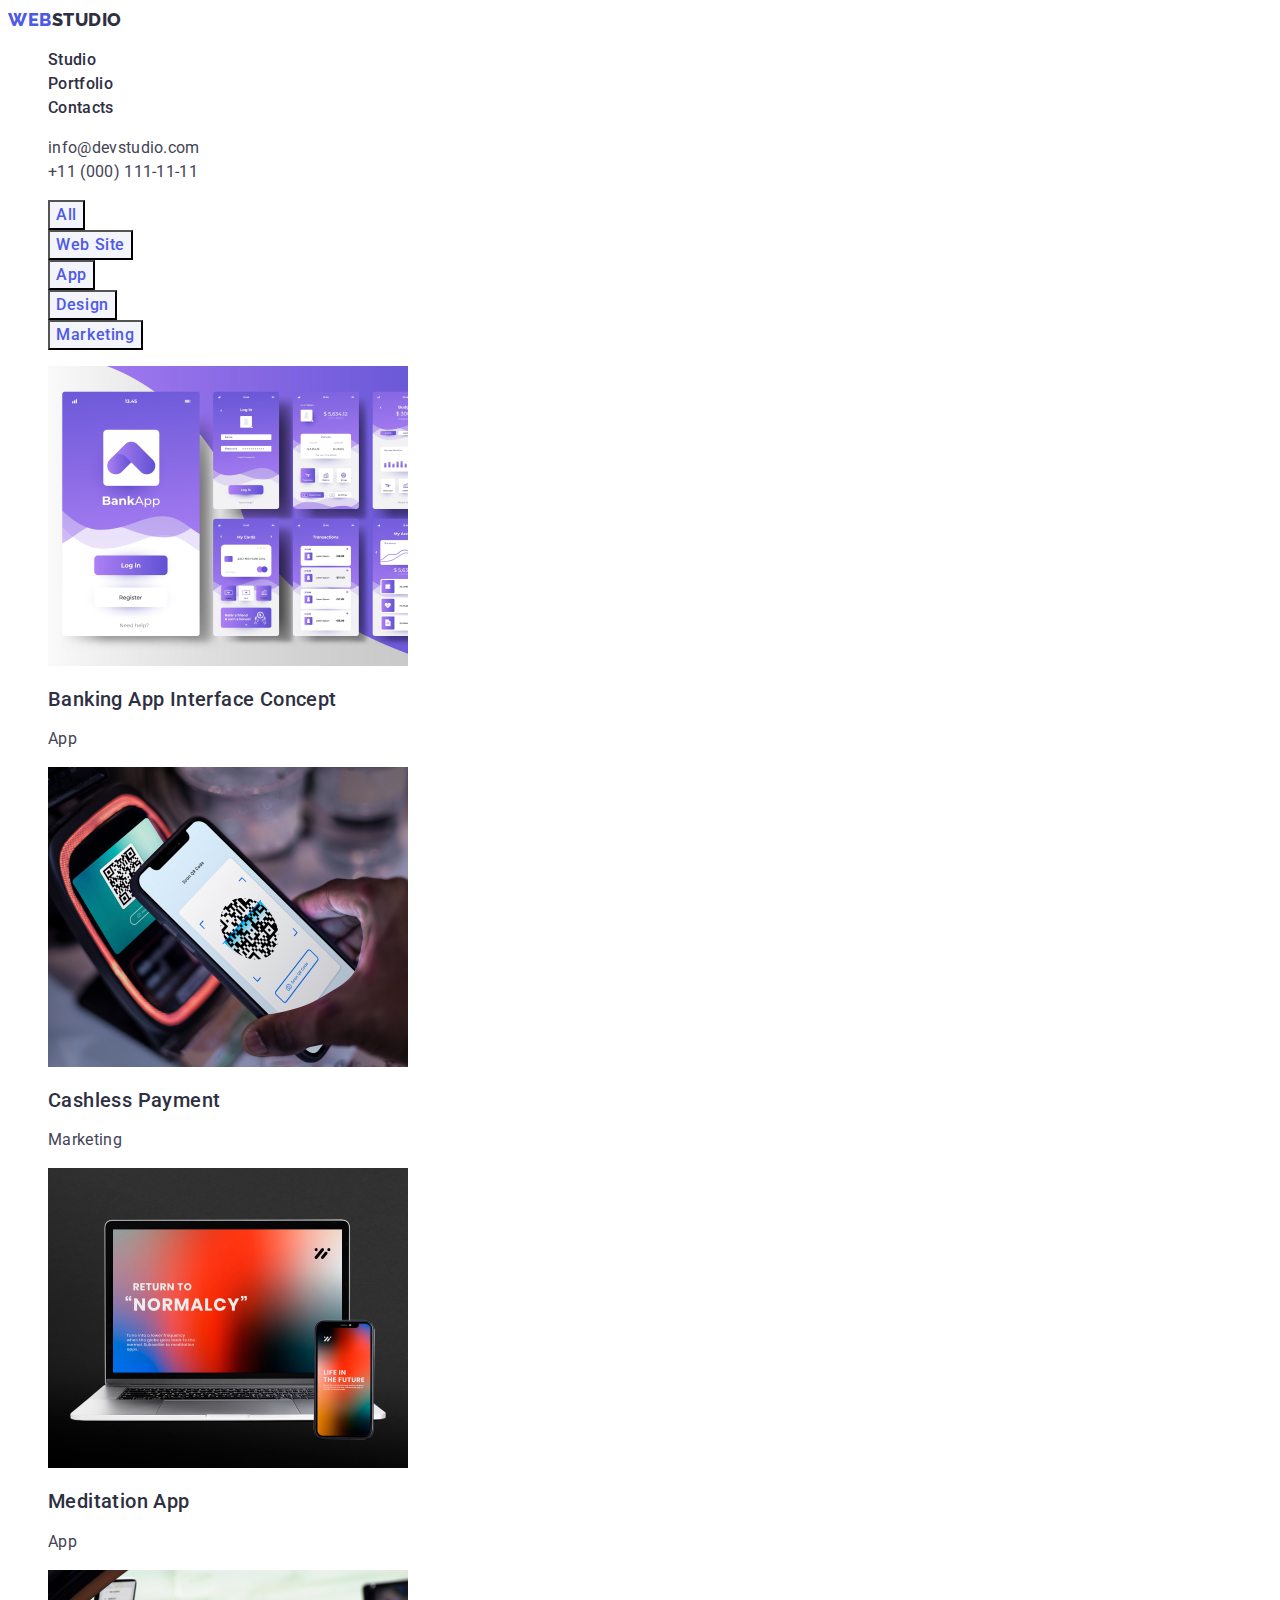
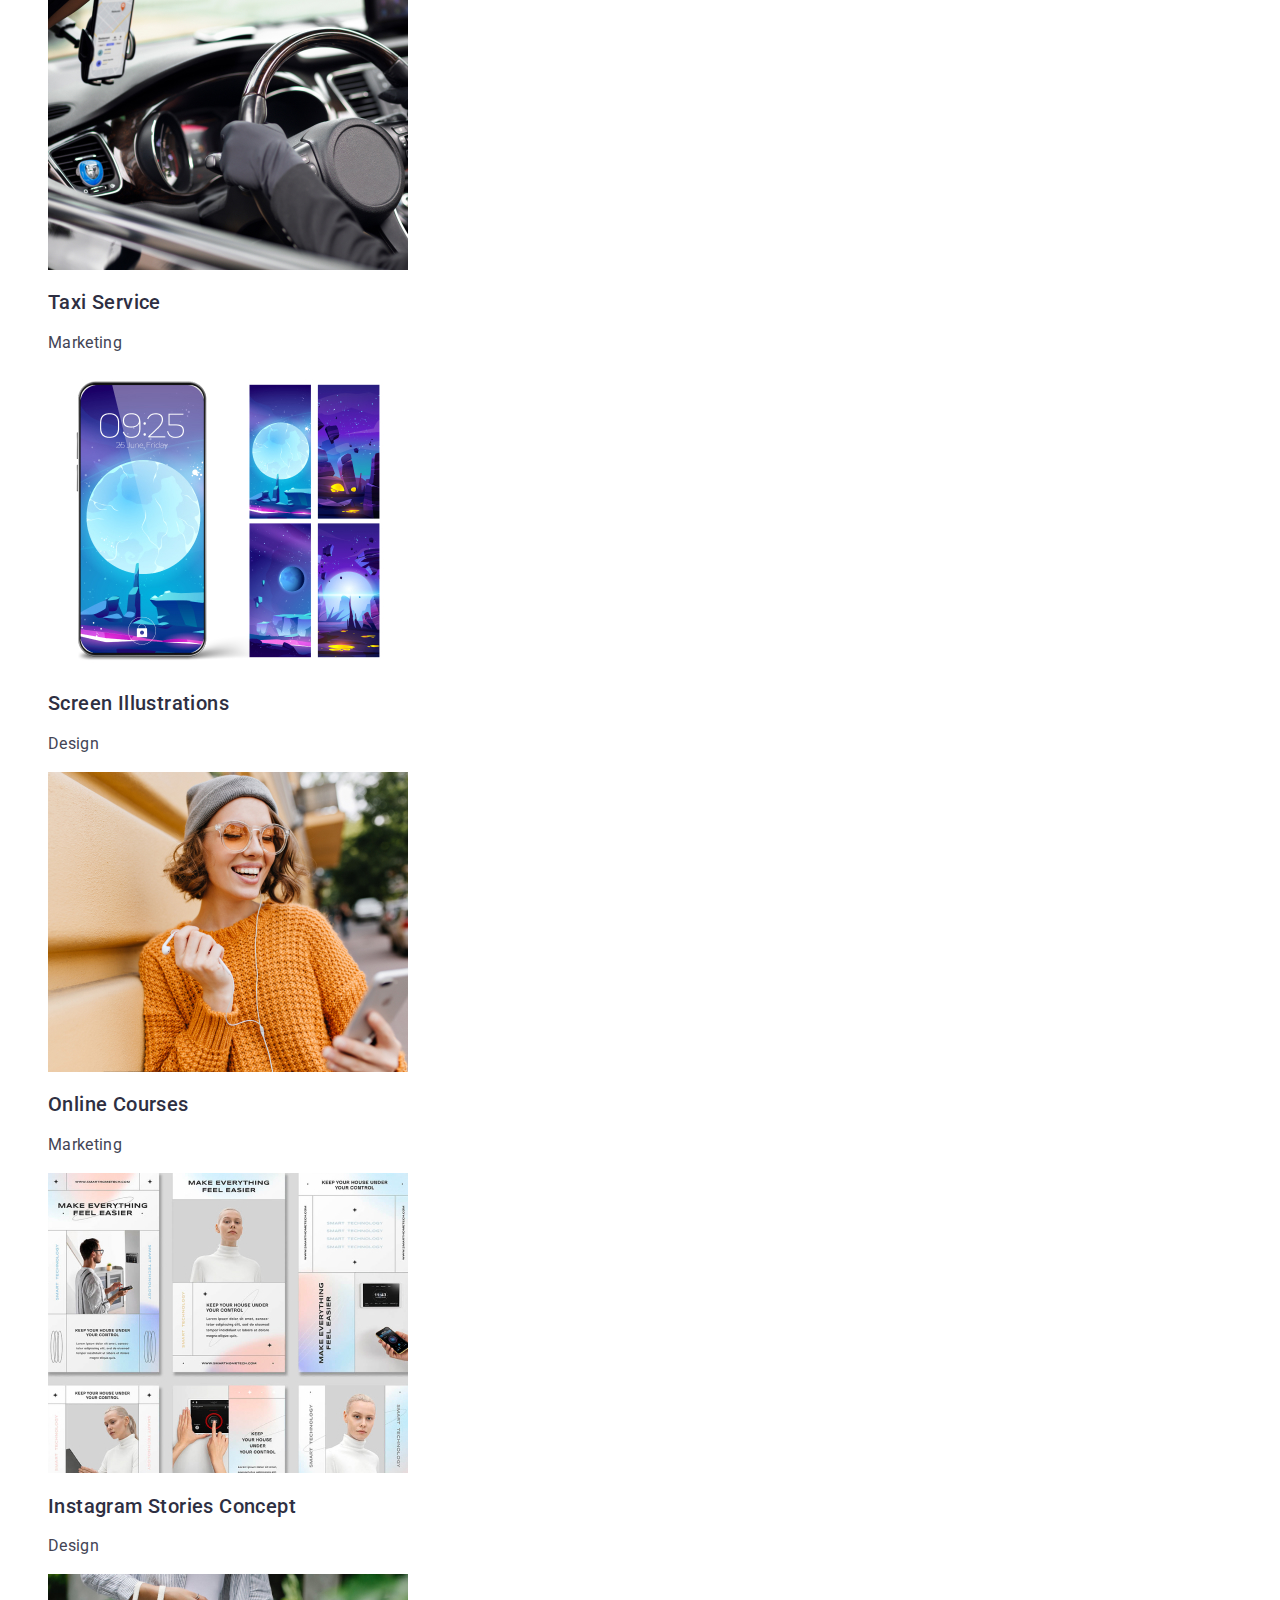
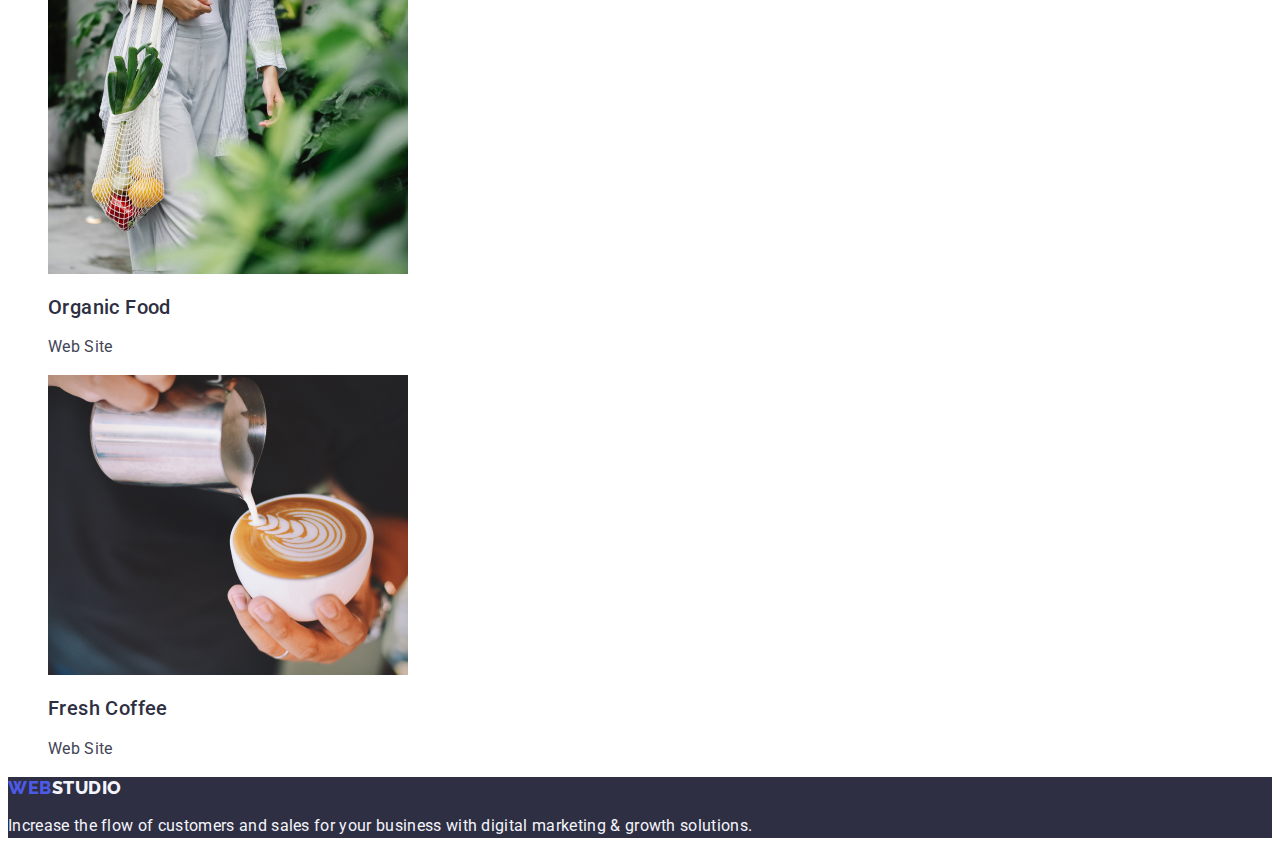
==== portfolio.html @ ce15be29 "update" ====
<!DOCTYPE html>

<html lang="en">
  <head>
    <meta charset="UTF-8" />
    <meta http-equiv="X-UA-Compatible" content="IE=edge" />
    <meta name="viewport" content="width=device-width, initial-scale=1.0" />
    <title>Webstudio</title>
    <link rel="preconnect" href="https://fonts.googleapis.com" />
    <link rel="preconnect" href="https://fonts.gstatic.com" crossorigin />
    <link
      href="https://fonts.googleapis.com/css2?family=Raleway:wght@800&family=Roboto:wght@400;500;700&display=swap"
      rel="stylesheet"
    />
    <link rel="stylesheet" href="./css/styles.css" />
  </head>
  <body>
    <header class="header">
      <nav class="header-navigation">
        <a class="header-logo link" href="./index.html">
          Web <span class="logo-item">Studio</span></a
        >
        <ul class="header-list list">
          <li class="header-item">
            <a class="header-link link" href="./index.html">Studio</a>
          </li>
          <li class="header-item">
            <a class="header-link link" href="./portfolio.html">Portfolio</a>
          </li>
          <li class="header-item">
            <a class="header-link link" href="">Contacts</a>
          </li>
        </ul>
      </nav>
      <address class="header-address">
        <ul class="list">
          <li>
            <a class="header-mail link" href="mailto:info@devstudio.com"
              >info@devstudio.com</a
            >
          </li>
          <li>
            <a class="header-mail link" href="tel:+110001111111"
              >+11 (000) 111-11-11</a
            >
          </li>
        </ul>
      </address>
    </header>
    <main>
      <section class="work">
        <h1 hidden>filter</h1>
        <ul class="buttons-list list">
          <li><button class="buttons-item" type="button">All</button></li>
          <li><button class="buttons-item" type="button">Web Site</button></li>
          <li><button class="buttons-item" type="button">App</button></li>
          <li><button class="buttons-item" type="button">Design</button></li>
          <li><button class="buttons-item" type="button">Marketing</button></li>
        </ul>
        <ul class="project-list list">
          <li class="project-item link">
            <a href="" class="project-link link">
              <img src="./images/img10.jpg" alt="Banking App" width="360" />
              <h2 class="project-title">Banking App Interface Concept</h2>
              <p class="project-text">App</p></a
            >
          </li>
          <li class="project-item link">
            <a href="" class="project-link link">
              <img
                src="./images/img11.jpg"
                alt="Cashless Payment"
                width="360"
              />
              <h2 class="project-title">Cashless Payment</h2>
              <p class="project-text">Marketing</p></a
            >
          </li>
          <li class="project-item link">
            <a href="" class="project-link link">
              <img src="./images/img12.jpg" alt="Meditation App" width="360" />
              <h2 class="project-title">Meditation App</h2>
              <p class="project-text">App</p></a
            >
          </li>
          <li class="project-item link">
            <a href="" class="project-link link">
              <img src="./images/img13.jpg" alt="Taxi Service" width="360" />
              <h2 class="project-title">Taxi Service</h2>
              <p class="project-text">Marketing</p></a
            >
          </li>
          <li class="project-item link">
            <a href="" class="project-link link">
              <img
                src="./images/img14.jpg"
                alt="Screen Illustrations"
                width="360"
              />
              <h2 class="project-title">Screen Illustrations</h2>
              <p class="project-text">Design</p></a
            >
          </li>
          <li class="project-item link">
            <a href="" class="project-link link">
              <img src="./images/img15.jpg" alt="Online Courses" width="360" />
              <h2 class="project-title">Online Courses</h2>
              <p class="project-text">Marketing</p></a
            >
          </li>
          <li class="project-item link">
            <a href="" class="project-link link">
              <img
                src="./images/img16.jpg"
                alt="Instagram Stories Concept"
                width="360"
              />
              <h2 class="project-title">Instagram Stories Concept</h2>
              <p class="project-text">Design</p></a
            >
          </li>
          <li class="project-item link">
            <a href="" class="project-link link">
              <img src="./images/img17.jpg" alt="Organic Food" width="360" />
              <h2 class="project-title">Organic Food</h2>
              <p class="project-text">Web Site</p></a
            >
          </li>
          <li class="project-item link">
            <a href="" class="project-link link">
              <img src="./images/img18.jpg" alt="Fresh Coffee" width="360" />
              <h2 class="project-title">Fresh Coffee</h2>
              <p class="project-text">Web Site</p></a
            >
          </li>
        </ul>
      </section>
    </main>
    <footer class="footer">
      <a class="footer-logo link" href="./index.html"
        >Web <span class="footer-logo-item">Studio</span>
      </a>
      <p class="footer-text top-text">
        Increase the flow of customers and sales for your business with digital
        marketing & growth solutions.
      </p>
    </footer>
  </body>
</html>
---- css/styles.css ----
:root {
    --color-iris: #4d5ae5;
    --color-slate: #434455;
    --color-navy-blue: #2e2f42;
    --color-white: #ffffff;
}

body {
    font-family: "Roboto", sans-serif;
    color: var(--color-slate);
    background-color: var(--color-white);


}

.top-text {
    font-weight: 400;
    font-size: 16px;
    line-height: 1.5;
    letter-spacing: 0.02em;

}


/* HEADER */

.list {
    list-style: none
}

.header-logo {
    font-family: "Raleway", sans-serif;
    font-weight: 800;
    font-size: 18px;
    line-height: 1.17;
    display: flex;
    align-items: center;
    letter-spacing: 0.03em;
    text-transform: uppercase;
    color: var(--color-iris);
    text-decoration: none
}

.logo-item {
    font-weight: 800;
    font-size: 18px;
    line-height: 1.33;
    display: flex;
    align-items: center;
    letter-spacing: 0.03em;
    text-transform: uppercase;
    color: var(--color-navy-blue);
}

.header-list {}

.header-item {
    text-decoration: none
}

.header-link {
    font-weight: 500;
    font-size: 16px;
    line-height: 1.5;
    letter-spacing: 0.02em;
    color: #2e2f42;
    text-decoration: none;
}

.header-link:hover,
.header-link:focus {
    color: #404bbf
}

.header-address {
    font-style: normal;
    color: var(--color-slate);
    text-decoration: none;
}

.header-address {
    text-decoration: none;
}

.address-item {}

.header-mail {
    font-style: normal;
    font-weight: 400;
    font-size: 16px;
    line-height: 1.5;
    letter-spacing: 0.02em;
    color: var(--color-slate);
    text-decoration: none;
}

.header-mail:is(:hover, :focus) {
    color: #404bbf;
}

/* HERO */
.hero {
    background-color: var(--color-navy-blue);
}

.hero-main {
    font-size: 56px;
    line-height: 1.07;
    text-align: center;
    letter-spacing: 0.02em;
    color: var(--color-white);
}

.hero-btn {
    background-color: #4D5AE5;
    font-family: inherit;
    font-weight: 500;
    font-size: 16px;
    line-height: 1.5;
    display: flex;
    align-items: center;
    letter-spacing: 0.04em;
    color: var(--color-white);
    flex: none;
    order: 0;
    flex-grow: 0;
    cursor: pointer;
}

.hero-btn:hover,
.hero-btn:focus {
    background-color: #404BBF;
}

/* ABOUT */
.about {}

.about-list {}

.about-item {}

.about-title {
    font-weight: 500;
    font-size: 20px;
    line-height: 1.2;
    letter-spacing: 0.02em;
    color: var(--color-navy-blue);
    ;

}

.about-top-text {
    color: var(--color-slate);
}

/* PICTURES */
.pictures {}

.pictures-title {
    font-weight: 700;
    font-size: 36px;
    line-height: 1.11;
    text-align: center;
    letter-spacing: 0.02em;
    text-transform: capitalize;
    color: var(--color-navy-blue);
}

.pictures-list {}

.pictures-item {}

/* TEAM */
.team {
    background-color: #F4F4FD;
    ;
}

.team-title {
    font-weight: 700;
    font-size: 36px;
    line-height: 1.11;
    text-align: center;
    letter-spacing: 0.02em;
    text-transform: capitalize;
    color: var(--color-navy-blue);
}

.team-list {}

.team-item {
    background-color: #FFFFFF
}

.team-top-text {
    font-weight: 500;
    font-size: 20px;
    line-height: 1.2;
    text-align: center;
    letter-spacing: 0.02em;
    color: var(--color-navy-blue);
}

.team-text {
    color: var(--color-slate);
}

/* FOOTER */
.footer {
    background-color: var(--color-navy-blue);
}

.footer-logo {
    font-family: "Raleway", sans-serif;
    font-weight: 800;
    font-size: 18px;
    line-height: 1.17;
    display: flex;
    align-items: center;
    letter-spacing: 0.03em;
    text-transform: uppercase;
    color: var(--color-iris);
    text-decoration: none
}

.footer-logo-item {
    color: #f4f4fd
}

.footer-text {
    color: #F4F4FD;
}

/* Portfolio */
.button {}

.buttons-list {
    list-style: none
}

.buttons-item {
    font-family: "Roboto", sans-serif;
    font-weight: 500;
    font-size: 16px;
    line-height: 1.5;
    display: flex;
    align-items: center;
    text-align: center;
    letter-spacing: 0.04em;
    color: var(--color-iris);
    cursor: pointer;
    background-color: #F4F4FD
}

.buttons-item:hover,
.buttons-item:focus {
    color: var(--color-white);
    background-color: #404bbf
}

/* Project */
.project {}

.project-list {
    list-style: none;
}

.project-item {}

.project-link {
    text-decoration: none
}

.project-title {
    font-weight: 500;
    font-size: 20px;
    line-height: 1.2;
    letter-spacing: 0.02em;
    color: var(--color-navy-blue);
}

.project-text {
    font-weight: 400;
    font-size: 16px;
    line-height: 1.5;
    letter-spacing: 0.02em;
    color: var(--color-slate);
}
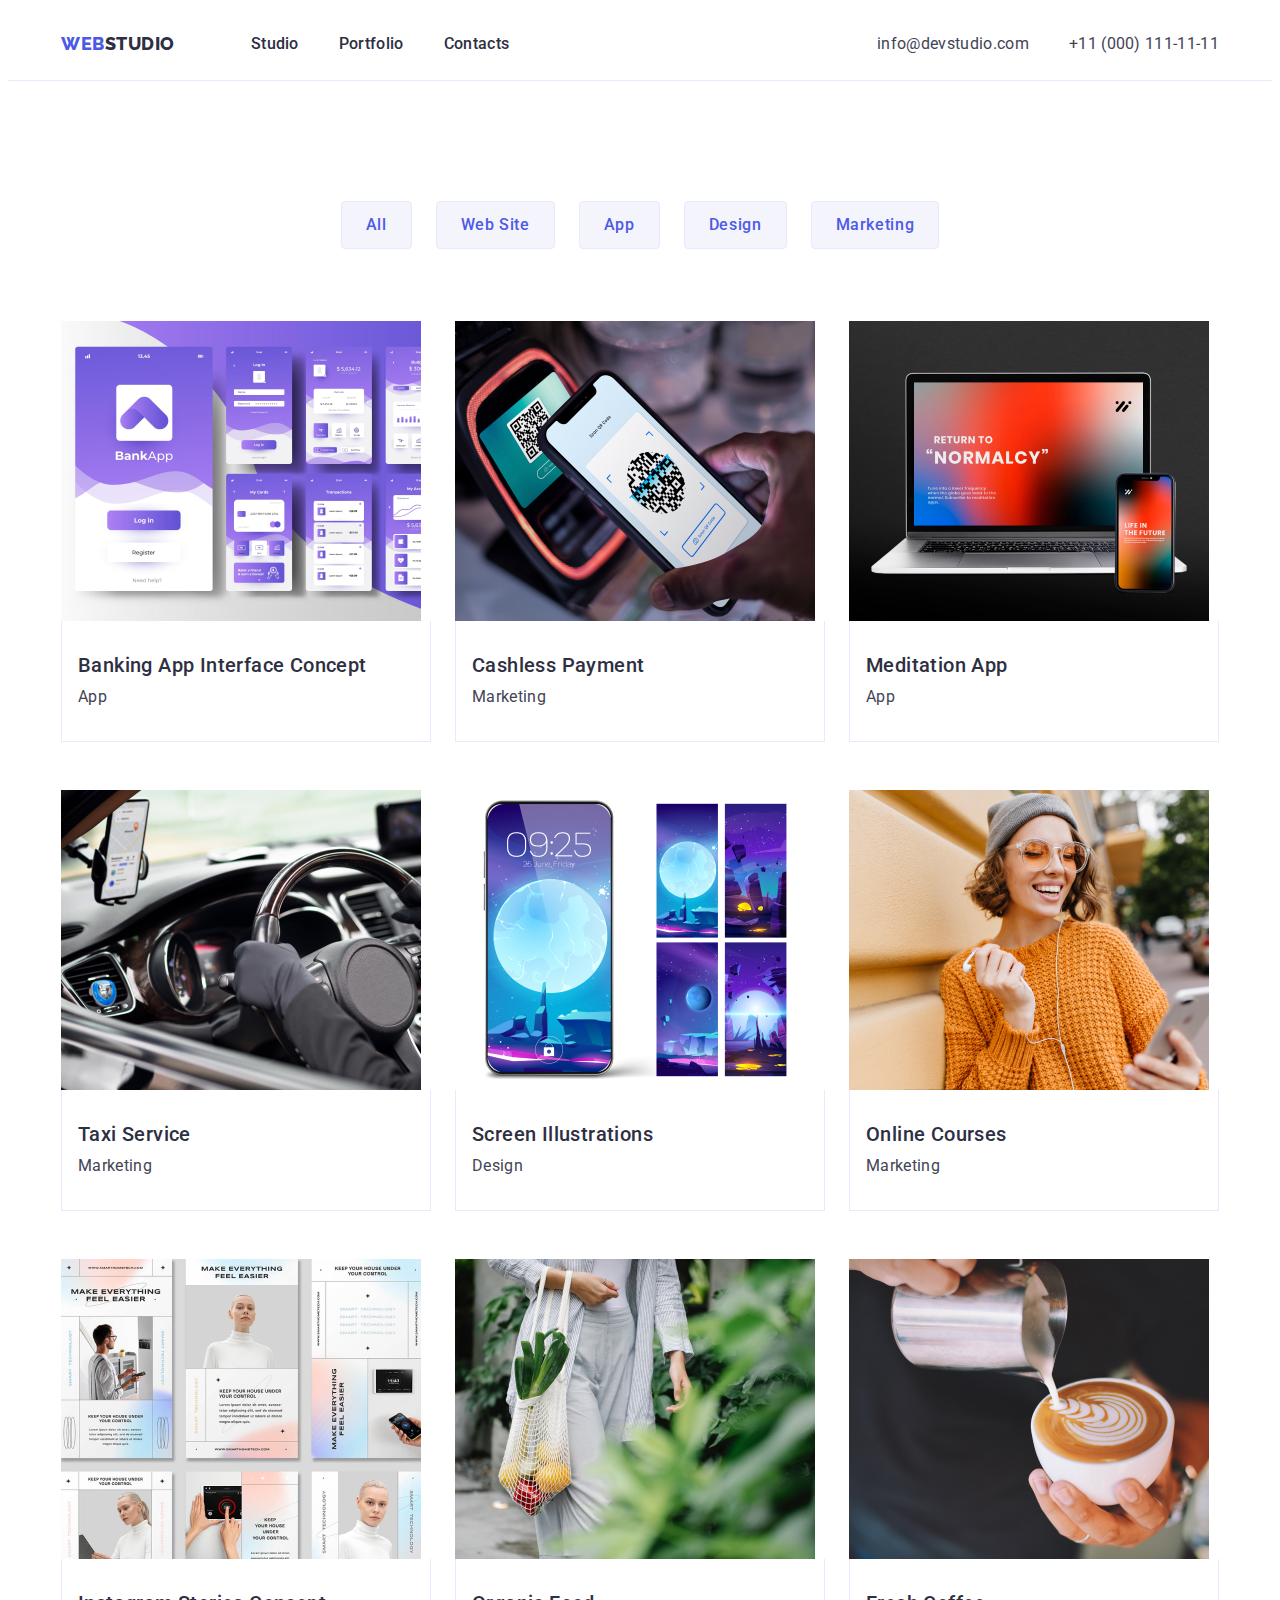
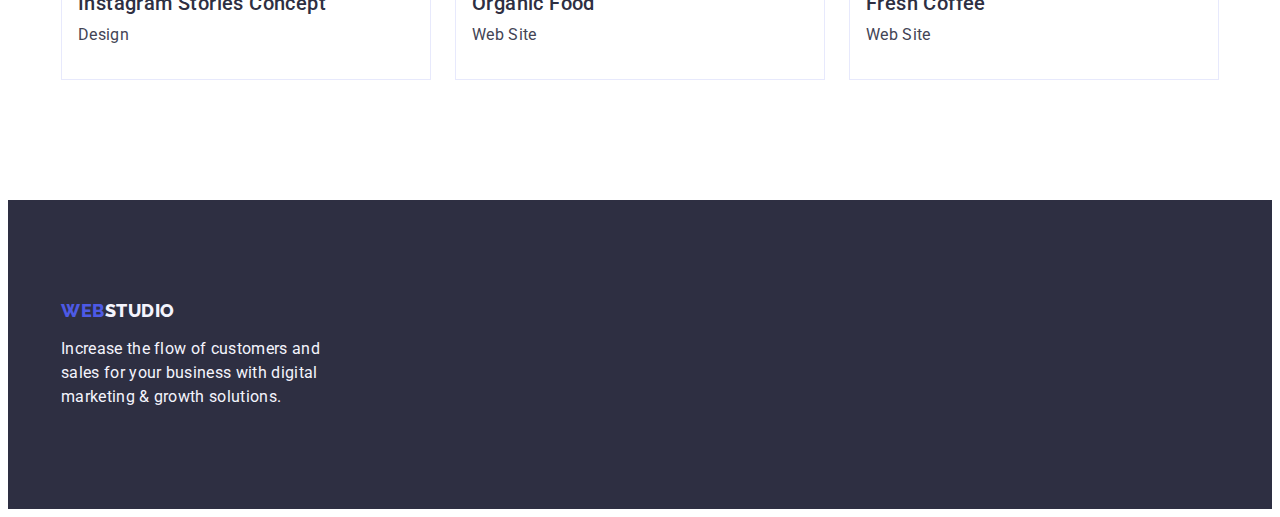
==== commit f2359084: "update-4" ====
--- a/portfolio.html
+++ b/portfolio.html
@@ -6,6 +6,13 @@
     <meta http-equiv="X-UA-Compatible" content="IE=edge" />
     <meta name="viewport" content="width=device-width, initial-scale=1.0" />
     <title>Webstudio</title>
+    <link
+      rel="stylesheet"
+      href="https://cdnjs.cloudflare.com/ajax/libs/modern-normalize/1.1.0/modern-normalize.min.css"
+      integrity="sha512-wpPYUAdjBVSE4KJnH1VR1HeZfpl1ub8YT/NKx4PuQ5NmX2tKuGu6U/JRp5y+Y8XG2tV+wKQpNHVUX03MfMFn9Q=="
+      crossorigin="anonymous"
+      referrerpolicy="no-referrer"
+    />
     <link rel="preconnect" href="https://fonts.googleapis.com" />
     <link rel="preconnect" href="https://fonts.gstatic.com" crossorigin />
     <link
@@ -15,135 +22,164 @@
     <link rel="stylesheet" href="./css/styles.css" />
   </head>
   <body>
-    <header class="header">
-      <nav class="header-navigation">
-        <a class="header-logo link" href="./index.html">
-          Web <span class="logo-item">Studio</span></a
-        >
-        <ul class="header-list list">
-          <li class="header-item">
-            <a class="header-link link" href="./index.html">Studio</a>
-          </li>
-          <li class="header-item">
-            <a class="header-link link" href="./portfolio.html">Portfolio</a>
-          </li>
-          <li class="header-item">
-            <a class="header-link link" href="">Contacts</a>
-          </li>
-        </ul>
-      </nav>
-      <address class="header-address">
-        <ul class="list">
-          <li>
-            <a class="header-mail link" href="mailto:info@devstudio.com"
-              >info@devstudio.com</a
-            >
-          </li>
-          <li>
-            <a class="header-mail link" href="tel:+110001111111"
-              >+11 (000) 111-11-11</a
-            >
-          </li>
-        </ul>
-      </address>
+    <header class="header header-border">
+      <div class="container header-container">
+        <nav class="header-navigation">
+          <a class="header-logo link" href="./index.html">
+            Web <span class="logo-item">Studio</span></a
+          >
+          <ul class="header-list list">
+            <li class="header-item">
+              <a class="header-link link" href="./index.html">Studio</a>
+            </li>
+            <li class="header-item">
+              <a class="header-link link" href="./portfolio.html">Portfolio</a>
+            </li>
+            <li class="header-item">
+              <a class="header-link link" href="">Contacts</a>
+            </li>
+          </ul>
+        </nav>
+        <address class="header-address">
+          <ul class="header-address-list list">
+            <li>
+              <a class="header-mail link" href="mailto:info@devstudio.com"
+                >info@devstudio.com</a
+              >
+            </li>
+            <li>
+              <a class="header-mail link" href="tel:+110001111111"
+                >+11 (000) 111-11-11</a
+              >
+            </li>
+          </ul>
+        </address>
+      </div>
     </header>
     <main>
-      <section class="work">
-        <h1 hidden>filter</h1>
-        <ul class="buttons-list list">
-          <li><button class="buttons-item" type="button">All</button></li>
-          <li><button class="buttons-item" type="button">Web Site</button></li>
-          <li><button class="buttons-item" type="button">App</button></li>
-          <li><button class="buttons-item" type="button">Design</button></li>
-          <li><button class="buttons-item" type="button">Marketing</button></li>
-        </ul>
-        <ul class="project-list list">
-          <li class="project-item link">
-            <a href="" class="project-link link">
-              <img src="./images/img10.jpg" alt="Banking App" width="360" />
-              <h2 class="project-title">Banking App Interface Concept</h2>
-              <p class="project-text">App</p></a
-            >
-          </li>
-          <li class="project-item link">
-            <a href="" class="project-link link">
-              <img
-                src="./images/img11.jpg"
-                alt="Cashless Payment"
-                width="360"
-              />
-              <h2 class="project-title">Cashless Payment</h2>
-              <p class="project-text">Marketing</p></a
-            >
-          </li>
-          <li class="project-item link">
-            <a href="" class="project-link link">
-              <img src="./images/img12.jpg" alt="Meditation App" width="360" />
-              <h2 class="project-title">Meditation App</h2>
-              <p class="project-text">App</p></a
-            >
-          </li>
-          <li class="project-item link">
-            <a href="" class="project-link link">
-              <img src="./images/img13.jpg" alt="Taxi Service" width="360" />
-              <h2 class="project-title">Taxi Service</h2>
-              <p class="project-text">Marketing</p></a
-            >
-          </li>
-          <li class="project-item link">
-            <a href="" class="project-link link">
-              <img
-                src="./images/img14.jpg"
-                alt="Screen Illustrations"
-                width="360"
-              />
-              <h2 class="project-title">Screen Illustrations</h2>
-              <p class="project-text">Design</p></a
-            >
-          </li>
-          <li class="project-item link">
-            <a href="" class="project-link link">
-              <img src="./images/img15.jpg" alt="Online Courses" width="360" />
-              <h2 class="project-title">Online Courses</h2>
-              <p class="project-text">Marketing</p></a
-            >
-          </li>
-          <li class="project-item link">
-            <a href="" class="project-link link">
-              <img
-                src="./images/img16.jpg"
-                alt="Instagram Stories Concept"
-                width="360"
-              />
-              <h2 class="project-title">Instagram Stories Concept</h2>
-              <p class="project-text">Design</p></a
-            >
-          </li>
-          <li class="project-item link">
-            <a href="" class="project-link link">
-              <img src="./images/img17.jpg" alt="Organic Food" width="360" />
-              <h2 class="project-title">Organic Food</h2>
-              <p class="project-text">Web Site</p></a
-            >
-          </li>
-          <li class="project-item link">
-            <a href="" class="project-link link">
-              <img src="./images/img18.jpg" alt="Fresh Coffee" width="360" />
-              <h2 class="project-title">Fresh Coffee</h2>
-              <p class="project-text">Web Site</p></a
-            >
-          </li>
-        </ul>
+      <section class="work section">
+        <div class="container">
+          <h1 hidden>filter</h1>
+          <ul class="buttons-list list">
+            <li><button class="buttons-item" type="button">All</button></li>
+            <li>
+              <button class="buttons-item" type="button">Web Site</button>
+            </li>
+            <li><button class="buttons-item" type="button">App</button></li>
+            <li><button class="buttons-item" type="button">Design</button></li>
+            <li>
+              <button class="buttons-item" type="button">Marketing</button>
+            </li>
+          </ul>
+        </div>
+        <div class="container">
+          <ul class="project-list list">
+            <li class="project-item link">
+              <a href="" class="project-link link">
+                <img src="./images/img10.jpg" alt="Banking App" width="360" />
+                <div class="project-description">
+                  <h2 class="project-title">Banking App Interface Concept</h2>
+                  <p class="project-text">App</p></a>
+                </div>
+            </li>
+            <li class="project-item link">
+              <a href="" class="project-link link">
+                <img
+                  src="./images/img11.jpg"
+                  alt="Cashless Payment"
+                  width="360"
+                />
+                <div class="project-description">
+                <h2 class="project-title">Cashless Payment</h2>
+                <p class="project-text">Marketing</p></a
+              ></div>
+            </li>
+            <li class="project-item link">
+              <a href="" class="project-link link">
+                <img
+                  src="./images/img12.jpg"
+                  alt="Meditation App"
+                  width="360"
+                />
+                <div class="project-description">
+                <h2 class="project-title">Meditation App</h2>
+                <p class="project-text">App</p></a
+              ></div>
+            </li>
+            <li class="project-item link">
+              <a href="" class="project-link link">
+                <img src="./images/img13.jpg" alt="Taxi Service" width="360" />
+                <div class="project-description">
+                <h2 class="project-title">Taxi Service</h2>
+                <p class="project-text">Marketing</p></a
+              ></div>
+            </li>
+            <li class="project-item link">
+              <a href="" class="project-link link">
+                <img
+                  src="./images/img14.jpg"
+                  alt="Screen Illustrations"
+                  width="360"
+                />
+                <div class="project-description">
+                <h2 class="project-title">Screen Illustrations</h2>
+                <p class="project-text">Design</p></a
+              ></div>
+            </li>
+            <li class="project-item link">
+              <a href="" class="project-link link">
+                <img
+                  src="./images/img15.jpg"
+                  alt="Online Courses"
+                  width="360"
+                />
+                <div class="project-description">
+                <h2 class="project-title">Online Courses</h2>
+                <p class="project-text">Marketing</p></a
+              ></div>
+            </li>
+            <li class="project-item link">
+              <a href="" class="project-link link">
+                <img
+                  src="./images/img16.jpg"
+                  alt="Instagram Stories Concept"
+                  width="360"
+                />
+                <div class="project-description">
+                <h2 class="project-title">Instagram Stories Concept</h2>
+                <p class="project-text">Design</p></a
+              ></div>
+            </li>
+            <li class="project-item link">
+              <a href="" class="project-link link">
+                <img src="./images/img17.jpg" alt="Organic Food" width="360" />
+                <div class="project-description">
+                <h2 class="project-title">Organic Food</h2>
+                <p class="project-text">Web Site</p></a
+              ></div>
+            </li>
+            <li class="project-item link">
+              <a href="" class="project-link link">
+                <img src="./images/img18.jpg" alt="Fresh Coffee" width="360" />
+                <div class="project-description">
+                <h2 class="project-title">Fresh Coffee</h2>
+                <p class="project-text">Web Site</p></a
+              ></div>
+            </li>
+          </ul>
+        </div>
       </section>
     </main>
-    <footer class="footer">
-      <a class="footer-logo link" href="./index.html"
-        >Web <span class="footer-logo-item">Studio</span>
-      </a>
-      <p class="footer-text top-text">
-        Increase the flow of customers and sales for your business with digital
-        marketing & growth solutions.
-      </p>
+    <footer class="footer section-footer">
+      <div class="container footer-container">
+        <a class="footer-logo link" href="./index.html"
+          >Web <span class="footer-logo-item">Studio</span>
+        </a>
+        <p class="footer-text top-text">
+          Increase the flow of customers and sales for your business with
+          digital marketing & growth solutions.
+        </p>
+      </div>
     </footer>
   </body>
 </html>
--- a/css/styles.css
+++ b/css/styles.css
@@ -5,6 +5,40 @@
     --color-white: #ffffff;
 }
 
+p,
+h1,
+h2,
+h3,
+h4,
+h5,
+h6 {
+    margin: 0px;
+}
+
+ul {
+    margin: 0px;
+    padding-left: 0px;
+}
+
+.section {
+    padding-top: 120px;
+    padding-bottom: 120px;
+}
+
+img {
+    display: block;
+    max-width: 100%;
+
+
+}
+
+.container {
+    max-width: 1158px;
+    padding-left: 15px;
+    padding-right: 15px;
+    margin: 0 auto;
+}
+
 body {
     font-family: "Roboto", sans-serif;
     color: var(--color-slate);
@@ -21,11 +55,34 @@
 
 }
 
+.list {
+    list-style: none;
+    display: flex;
+}
+
+.link {
+    text-decoration: none;
+}
 
 /* HEADER */
 
-.list {
-    list-style: none
+.header-container {
+    display: flex;
+}
+
+.header {
+    padding-top: 24px;
+    padding-bottom: 24px;
+}
+
+.header-border {
+    border-bottom: 1px solid #E7E9FC;
+}
+
+.header-navigation {
+    display: flex;
+    align-items: center;
+    margin-right: auto;
 }
 
 .header-logo {
@@ -38,7 +95,9 @@
     letter-spacing: 0.03em;
     text-transform: uppercase;
     color: var(--color-iris);
-    text-decoration: none
+    text-decoration: none;
+    margin-right: 76px;
+
 }
 
 .logo-item {
@@ -52,10 +111,14 @@
     color: var(--color-navy-blue);
 }
 
-.header-list {}
+.header-list {
+
+    gap: 40px;
+}
 
 .header-item {
-    text-decoration: none
+    text-decoration: none;
+
 }
 
 .header-link {
@@ -76,6 +139,13 @@
     font-style: normal;
     color: var(--color-slate);
     text-decoration: none;
+    display: flex;
+
+}
+
+.header-address-list {
+    justify-content: flex-end;
+    gap: 40px;
 }
 
 .header-address {
@@ -101,14 +171,24 @@
 /* HERO */
 .hero {
     background-color: var(--color-navy-blue);
-}
+    padding-top: 188px;
+    padding-bottom: 188px;
+}
+
+.hero-container {}
 
 .hero-main {
+    font-weight: 700;
     font-size: 56px;
     line-height: 1.07;
     text-align: center;
     letter-spacing: 0.02em;
     color: var(--color-white);
+    margin-bottom: 48px;
+    width: 496px;
+    margin-left: auto;
+    margin-right: auto;
+
 }
 
 .hero-btn {
@@ -118,13 +198,20 @@
     font-size: 16px;
     line-height: 1.5;
     display: flex;
-    align-items: center;
+    flex-direction: row;
+    align-items: center;
+    padding: 16px 32px;
+    gap: 10px;
     letter-spacing: 0.04em;
     color: var(--color-white);
     flex: none;
     order: 0;
     flex-grow: 0;
     cursor: pointer;
+    border-radius: 4px;
+    margin: 0 auto;
+    margin-top: 48px;
+    border: none;
 }
 
 .hero-btn:hover,
@@ -135,7 +222,11 @@
 /* ABOUT */
 .about {}
 
-.about-list {}
+.about-list {
+    display: flex;
+    justify-content: center;
+    gap: 24px;
+}
 
 .about-item {}
 
@@ -145,7 +236,7 @@
     line-height: 1.2;
     letter-spacing: 0.02em;
     color: var(--color-navy-blue);
-    ;
+    margin-bottom: 8px;
 
 }
 
@@ -164,11 +255,23 @@
     letter-spacing: 0.02em;
     text-transform: capitalize;
     color: var(--color-navy-blue);
-}
-
-.pictures-list {}
+    margin-bottom: 72px;
+
+}
+
+.pictures-list {
+    display: flex;
+    justify-content: center;
+    gap: 24px;
+}
 
 .pictures-item {}
+
+.pictures-section {
+    padding-top: none;
+    padding-bottom: 120px;
+}
+
 
 /* TEAM */
 .team {
@@ -184,12 +287,21 @@
     letter-spacing: 0.02em;
     text-transform: capitalize;
     color: var(--color-navy-blue);
-}
-
-.team-list {}
+    padding-bottom: 72px;
+
+}
+
+.team-list {
+    display: flex;
+    justify-content: center;
+    gap: 24px;
+}
 
 .team-item {
-    background-color: #FFFFFF
+    background-color: #FFFFFF;
+    gap: 32px;
+    box-shadow: 0px 1px 6px rgba(46, 47, 66, 0.08), 0px 1px 1px rgba(46, 47, 66, 0.16), 0px 2px 1px rgba(46, 47, 66, 0.08);
+    border-radius: 0px 0px 4px 4px;
 }
 
 .team-top-text {
@@ -203,6 +315,17 @@
 
 .team-text {
     color: var(--color-slate);
+}
+
+.team-description {
+    gap: 8px;
+    display: flex;
+    flex-direction: column;
+    justify-content: center;
+    align-items: center;
+    padding: 32px 16px;
+    margin: 0 auto;
+
 }
 
 /* FOOTER */
@@ -220,7 +343,8 @@
     letter-spacing: 0.03em;
     text-transform: uppercase;
     color: var(--color-iris);
-    text-decoration: none
+    text-decoration: none;
+    margin-bottom: 16px;
 }
 
 .footer-logo-item {
@@ -229,13 +353,29 @@
 
 .footer-text {
     color: #F4F4FD;
-}
+    width: 264px;
+    height: 72px;
+}
+
+.footer-container {}
+
+.section-footer {
+    padding-top: 100px;
+    padding-bottom: 100px;
+
+}
+
 
 /* Portfolio */
 .button {}
 
 .buttons-list {
-    list-style: none
+    list-style: none;
+    display: flex;
+    justify-content: center;
+    gap: 24px;
+    margin-bottom: 72px;
+
 }
 
 .buttons-item {
@@ -249,26 +389,41 @@
     letter-spacing: 0.04em;
     color: var(--color-iris);
     cursor: pointer;
-    background-color: #F4F4FD
+    background-color: #F4F4FD;
+    height: 48px;
+    min-width: 70px;
+    padding: 12px 24px;
+    border: 1px solid #E7E9FC;
+    border-radius: 4px;
+
 }
 
 .buttons-item:hover,
 .buttons-item:focus {
     color: var(--color-white);
-    background-color: #404bbf
+    background-color: #404bbf;
 }
 
 /* Project */
 .project {}
 
 .project-list {
-    list-style: none;
-}
-
-.project-item {}
+    display: flex;
+    flex-wrap: wrap;
+    gap: 48px 24px;
+
+}
+
+
+
+.project-item {
+    flex-basis: calc((100% - 48px) / 3);
+}
 
 .project-link {
-    text-decoration: none
+    display: block;
+    max-width: 100%;
+    height: auto;
 }
 
 .project-title {
@@ -277,6 +432,7 @@
     line-height: 1.2;
     letter-spacing: 0.02em;
     color: var(--color-navy-blue);
+    margin-bottom: 8px;
 }
 
 .project-text {
@@ -285,4 +441,10 @@
     line-height: 1.5;
     letter-spacing: 0.02em;
     color: var(--color-slate);
+}
+
+.project-description {
+    padding: 32px 16px;
+    border: 1px solid #E7E9FC;
+    border-top: none;
 }